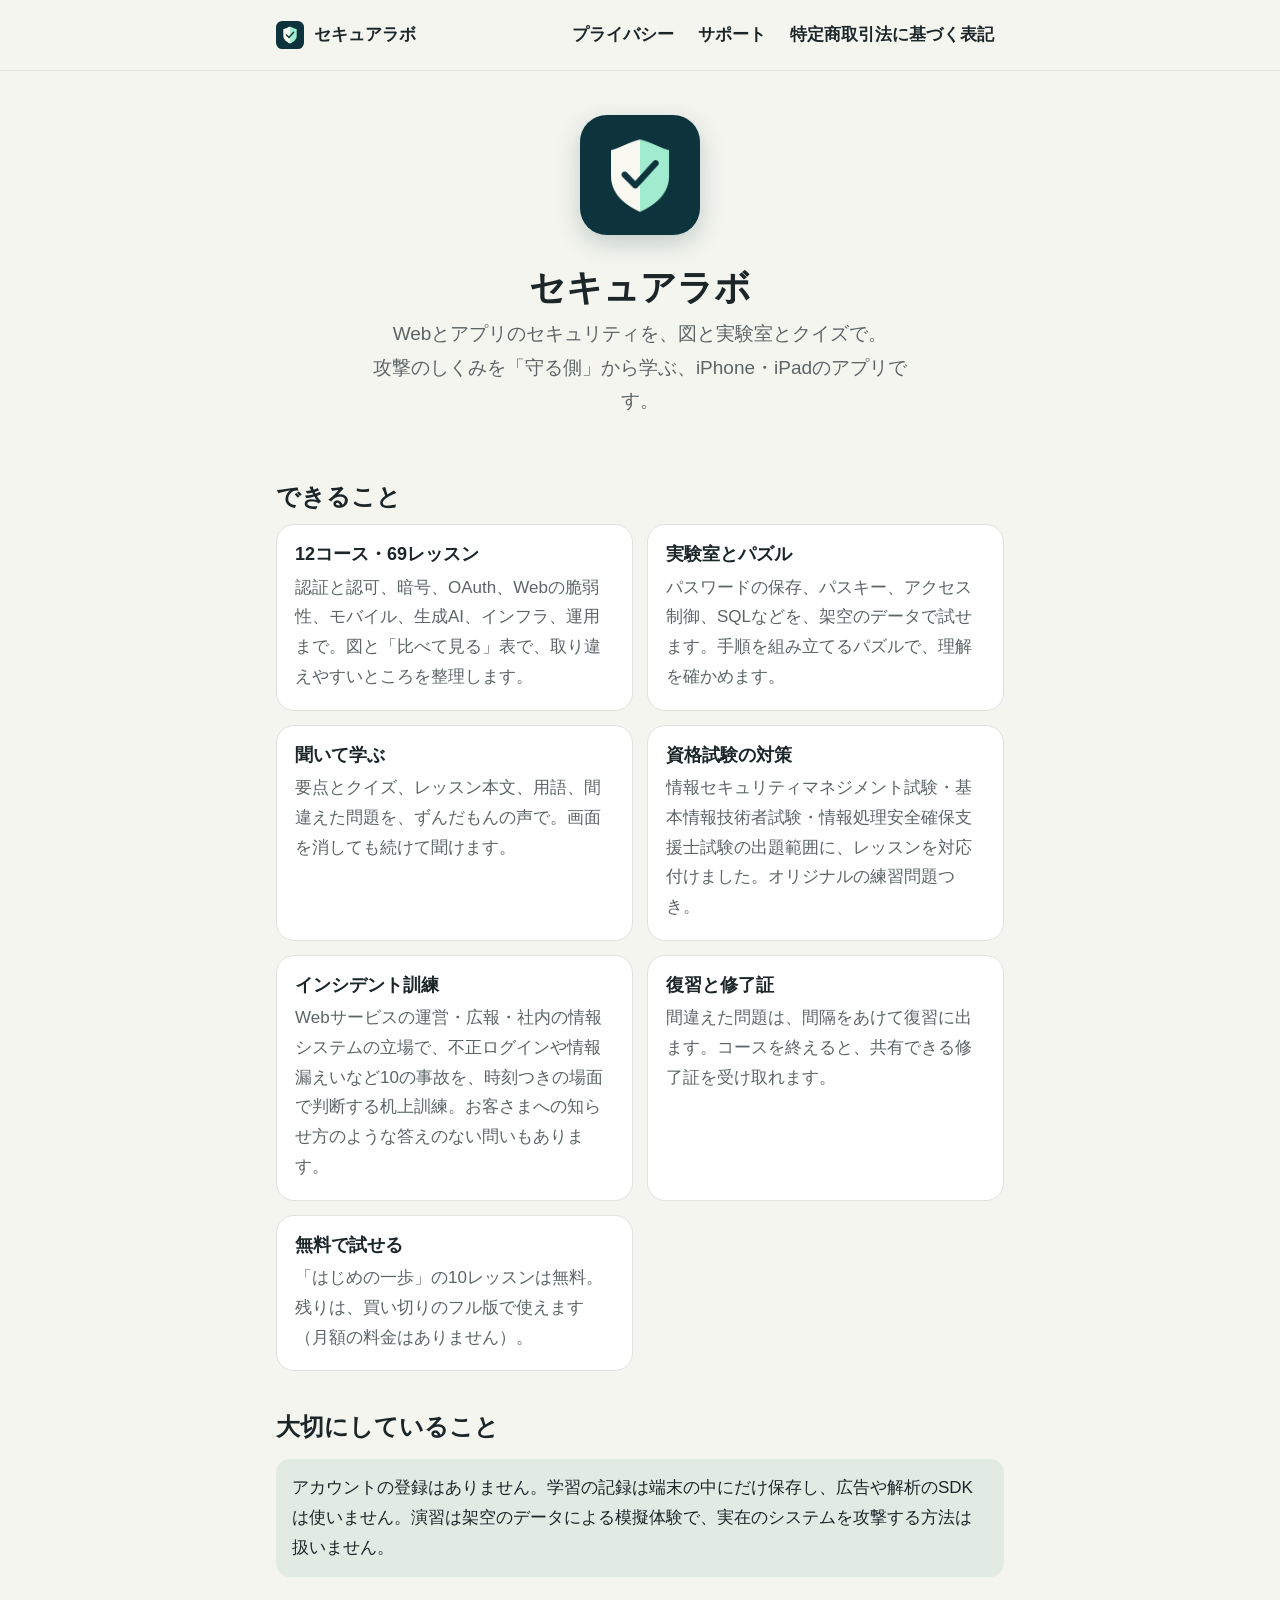
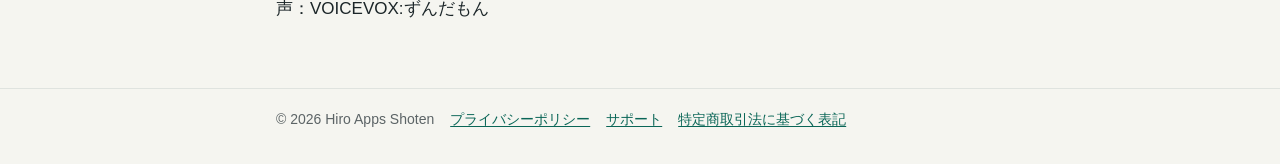
==== index.html @ c0bf1bf5 "Drills: roles and open questions" ====
<!doctype html>
<html lang="ja">
<head>
<meta charset="utf-8">
<meta name="viewport" content="width=device-width, initial-scale=1">
<title>セキュアラボ – セキュリティを、手を動かして学ぶ</title>
<meta name="description" content="セキュアラボは、Webとアプリのセキュリティを、図と実験室とクイズで学ぶiPhone・iPadのアプリです。">
<meta name="theme-color" content="#f5f5f0" media="(prefers-color-scheme: light)">
<meta name="theme-color" content="#0e1618" media="(prefers-color-scheme: dark)">
<link rel="icon" type="image/png" href="img/icon-180.png">
<link rel="apple-touch-icon" href="img/icon-180.png">
<link rel="stylesheet" href="styles.css">
</head>
<body>
<header class="topbar">
  <div class="inner">
    <a class="brand" href="index.html"><img src="img/icon-180.png" alt="" width="28" height="28">セキュアラボ</a>
    <nav aria-label="サイト">
      <a href="privacy.html">プライバシー</a>
      <a href="support.html">サポート</a>
      <a href="tokushoho.html">特定商取引法に基づく表記</a>
    </nav>
  </div>
</header>
<main class="wrap">
  <section class="hero">
    <img class="app-icon" src="img/icon-512.png" alt="セキュアラボのアイコン" width="120" height="120">
    <h1>セキュアラボ</h1>
    <p class="tagline">Webとアプリのセキュリティを、図と実験室とクイズで。<br>攻撃のしくみを「守る側」から学ぶ、iPhone・iPadのアプリです。</p>
  </section>

  <h2>できること</h2>
  <div class="cards">
    <div class="card"><h3>12コース・69レッスン</h3><p>認証と認可、暗号、OAuth、Webの脆弱性、モバイル、生成AI、インフラ、運用まで。図と「比べて見る」表で、取り違えやすいところを整理します。</p></div>
    <div class="card"><h3>実験室とパズル</h3><p>パスワードの保存、パスキー、アクセス制御、SQLなどを、架空のデータで試せます。手順を組み立てるパズルで、理解を確かめます。</p></div>
    <div class="card"><h3>聞いて学ぶ</h3><p>要点とクイズ、レッスン本文、用語、間違えた問題を、ずんだもんの声で。画面を消しても続けて聞けます。</p></div>
    <div class="card"><h3>資格試験の対策</h3><p>情報セキュリティマネジメント試験・基本情報技術者試験・情報処理安全確保支援士試験の出題範囲に、レッスンを対応付けました。オリジナルの練習問題つき。</p></div>
    <div class="card"><h3>インシデント訓練</h3><p>Webサービスの運営・広報・社内の情報システムの立場で、不正ログインや情報漏えいなど10の事故を、時刻つきの場面で判断する机上訓練。お客さまへの知らせ方のような答えのない問いもあります。</p></div>
    <div class="card"><h3>復習と修了証</h3><p>間違えた問題は、間隔をあけて復習に出ます。コースを終えると、共有できる修了証を受け取れます。</p></div>
    <div class="card"><h3>無料で試せる</h3><p>「はじめの一歩」の10レッスンは無料。残りは、買い切りのフル版で使えます（月額の料金はありません）。</p></div>
  </div>

  <h2>大切にしていること</h2>
  <p class="note">アカウントの登録はありません。学習の記録は端末の中にだけ保存し、広告や解析のSDKは使いません。演習は架空のデータによる模擬体験で、実在のシステムを攻撃する方法は扱いません。</p>
  <p>声：VOICEVOX:ずんだもん</p>
</main>
<footer>
  <div class="inner">
    <span>© 2026 Hiro Apps Shoten</span>
    <a href="privacy.html">プライバシーポリシー</a>
    <a href="support.html">サポート</a>
    <a href="tokushoho.html">特定商取引法に基づく表記</a>
  </div>
</footer>
</body>
</html>
---- styles.css ----
:root {
  --paper: #f5f5f0;
  --card: #ffffff;
  --ink: #1c2629;
  --ink-soft: #5c6466;
  --hairline: #dfe3df;
  --accent: #0a6657;
  --link: #0a6657;
  --wash: #e2eae4;
  --radius: 18px;
}
@media (prefers-color-scheme: dark) {
  :root {
    --paper: #0e1618;
    --card: #172124;
    --ink: #eef2f1;
    --ink-soft: #b9c0bf;
    --hairline: #2a3538;
    --accent: #63e0ba;
    --link: #63e0ba;
    --wash: #152625;
  }
}
* { box-sizing: border-box; }
html { -webkit-text-size-adjust: 100%; }
body { margin: 0; background: var(--paper); color: var(--ink); font: 17px/1.75 -apple-system, BlinkMacSystemFont, "Hiragino Sans", "Hiragino Kaku Gothic ProN", "Noto Sans JP", sans-serif; }
h1, h2, h3, .brand { line-height: 1.3; }
a { color: var(--link); text-underline-offset: 2px; }
a:focus-visible, summary:focus-visible { outline: 3px solid var(--accent); outline-offset: 3px; border-radius: 6px; }
.topbar { border-bottom: 1px solid var(--hairline); }
.topbar .inner { max-width: 760px; margin: 0 auto; padding: 10px 16px; display: flex; align-items: center; justify-content: space-between; gap: 12px; flex-wrap: wrap; }
.brand { display: inline-flex; align-items: center; gap: 10px; font-weight: 800; font-size: 17px; white-space: nowrap; color: var(--ink); text-decoration: none; }
.brand img { border-radius: 22.37%; }
.topbar nav { display: flex; gap: 4px; flex-wrap: wrap; }
.topbar nav a { color: var(--ink); text-decoration: none; font-weight: 600; padding: 10px; border-radius: 10px; }
.topbar nav a:hover { background: var(--hairline); }
.topbar nav a[aria-current="page"] { color: var(--accent); }
.wrap { max-width: 760px; margin: 0 auto; padding: 0 16px 48px; }
.hero { text-align: center; padding: 44px 0 24px; }
.app-icon { width: 120px; height: 120px; border-radius: 22.37%; box-shadow: 0 8px 24px rgba(10, 60, 50, 0.22); }
.hero h1 { margin: 20px 0 6px; font-size: 36px; font-weight: 800; }
.tagline { margin: 0 auto; max-width: 30em; font-size: 19px; color: var(--ink-soft); }
h2 { margin: 40px 0 12px; font-size: 24px; font-weight: 800; }
h3 { margin: 0 0 6px; font-size: 18px; font-weight: 800; }
.cards { display: grid; gap: 14px; grid-template-columns: 1fr; }
@media (min-width: 640px) { .cards { grid-template-columns: repeat(2, 1fr); } }
.card { background: var(--card); border: 1.5px solid var(--hairline); border-radius: var(--radius); padding: 18px; }
.card p { margin: 0; color: var(--ink-soft); }
.note { background: var(--wash); border-radius: 14px; padding: 14px 16px; }
.legal h2 { font-size: 20px; margin-top: 32px; }
.legal .eff { color: var(--ink-soft); margin-top: 0; }
.backlink { display: inline-block; margin: 20px 0 8px; font-weight: 600; text-decoration: none; padding: 8px 0; }
table.facts { width: 100%; border-collapse: collapse; background: var(--card); border-radius: var(--radius); overflow: hidden; }
table.facts th, table.facts td { text-align: left; vertical-align: top; padding: 12px 14px; border-bottom: 1px solid var(--hairline); }
table.facts th { width: 34%; font-weight: 700; }
@media (max-width: 520px) { table.facts th, table.facts td { display: block; width: 100%; } table.facts th { border-bottom: none; padding-bottom: 0; } }
details { background: var(--card); border: 1.5px solid var(--hairline); border-radius: 14px; padding: 4px 16px; margin: 10px 0; }
summary { cursor: pointer; font-weight: 700; padding: 12px 0; }
footer { border-top: 1px solid var(--hairline); color: var(--ink-soft); font-size: 14px; }
footer .inner { max-width: 760px; margin: 0 auto; padding: 18px 16px 32px; display: flex; gap: 16px; flex-wrap: wrap; }
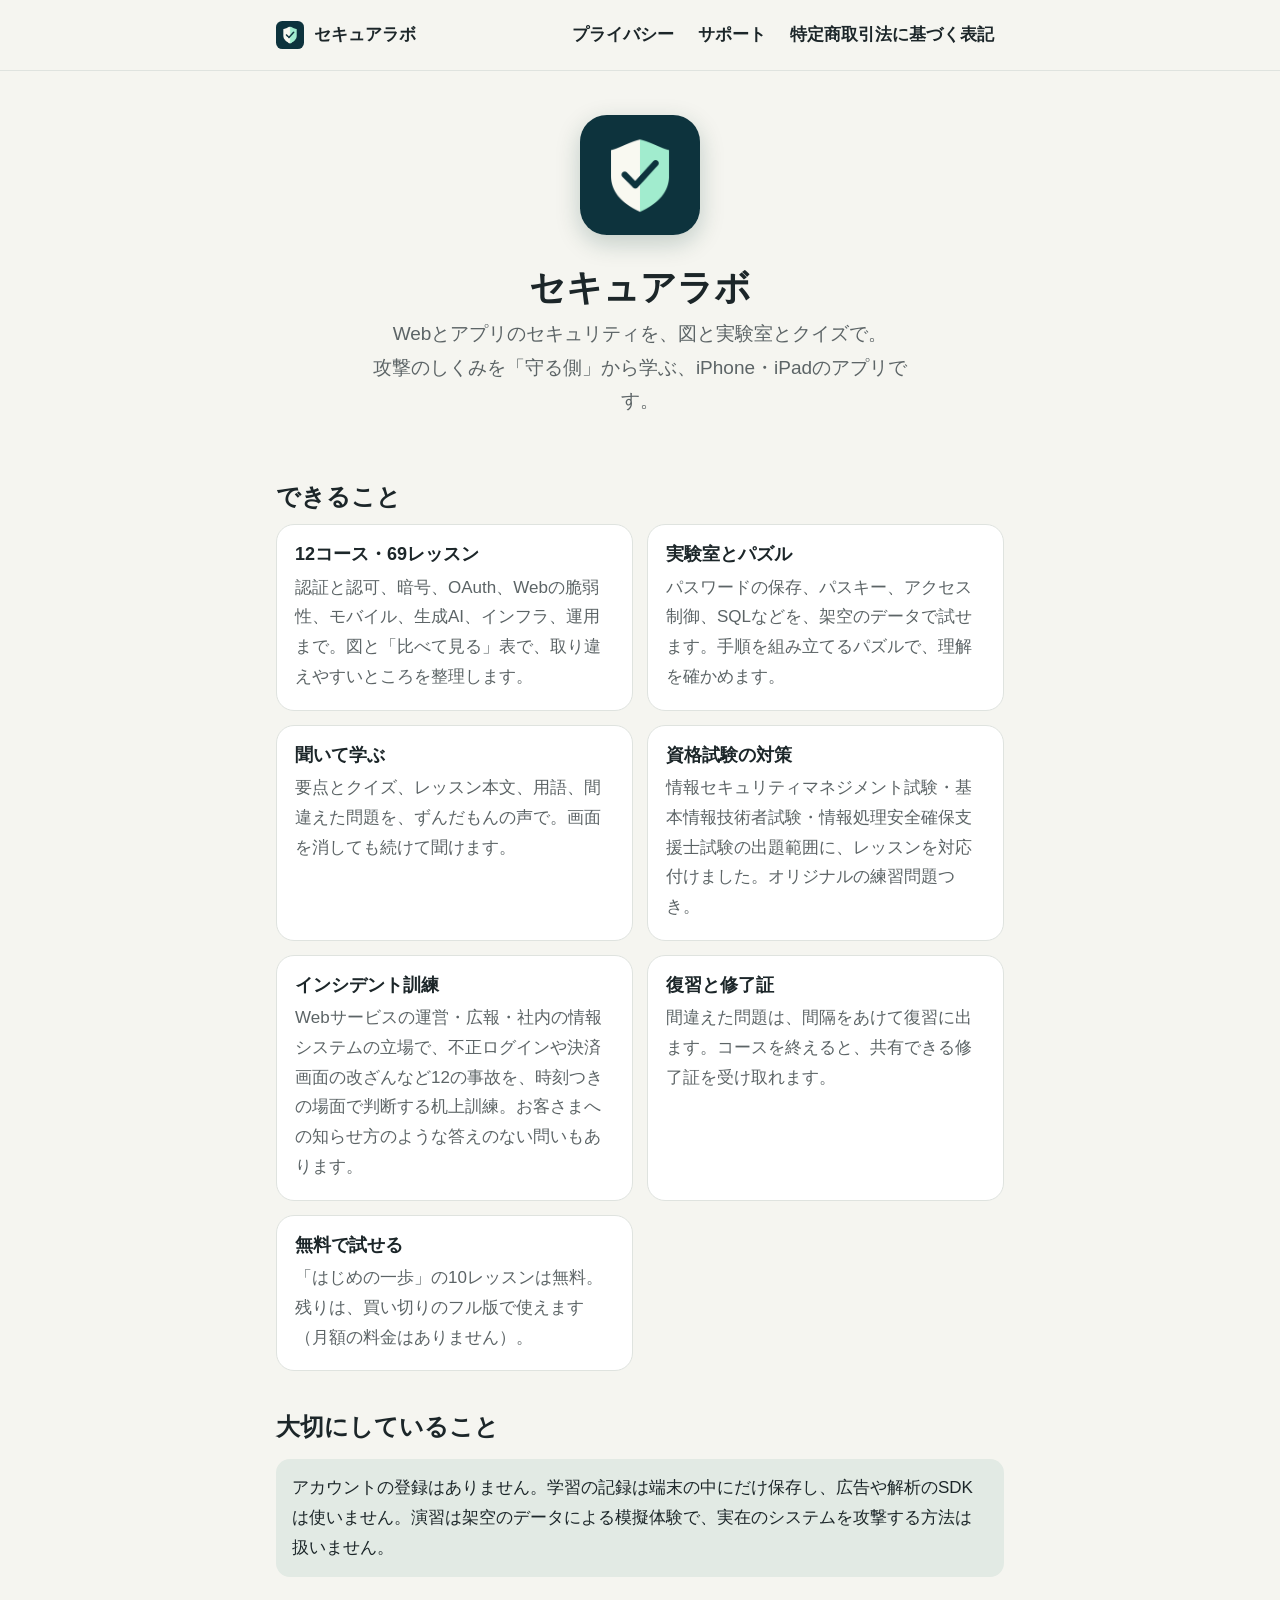
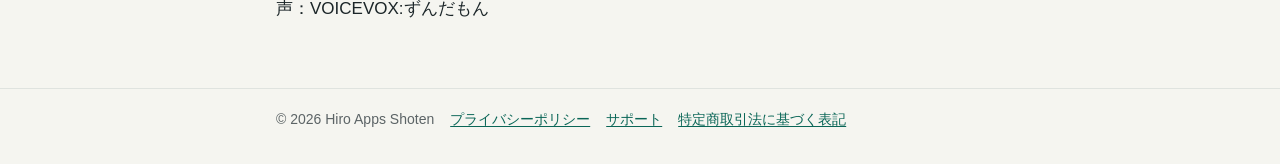
==== commit 3b5b7974: "Intro: 12 drills" ====
--- a/index.html
+++ b/index.html
@@ -35,7 +35,7 @@
     <div class="card"><h3>実験室とパズル</h3><p>パスワードの保存、パスキー、アクセス制御、SQLなどを、架空のデータで試せます。手順を組み立てるパズルで、理解を確かめます。</p></div>
     <div class="card"><h3>聞いて学ぶ</h3><p>要点とクイズ、レッスン本文、用語、間違えた問題を、ずんだもんの声で。画面を消しても続けて聞けます。</p></div>
     <div class="card"><h3>資格試験の対策</h3><p>情報セキュリティマネジメント試験・基本情報技術者試験・情報処理安全確保支援士試験の出題範囲に、レッスンを対応付けました。オリジナルの練習問題つき。</p></div>
-    <div class="card"><h3>インシデント訓練</h3><p>Webサービスの運営・広報・社内の情報システムの立場で、不正ログインや情報漏えいなど10の事故を、時刻つきの場面で判断する机上訓練。お客さまへの知らせ方のような答えのない問いもあります。</p></div>
+    <div class="card"><h3>インシデント訓練</h3><p>Webサービスの運営・広報・社内の情報システムの立場で、不正ログインや決済画面の改ざんなど12の事故を、時刻つきの場面で判断する机上訓練。お客さまへの知らせ方のような答えのない問いもあります。</p></div>
     <div class="card"><h3>復習と修了証</h3><p>間違えた問題は、間隔をあけて復習に出ます。コースを終えると、共有できる修了証を受け取れます。</p></div>
     <div class="card"><h3>無料で試せる</h3><p>「はじめの一歩」の10レッスンは無料。残りは、買い切りのフル版で使えます（月額の料金はありません）。</p></div>
   </div>
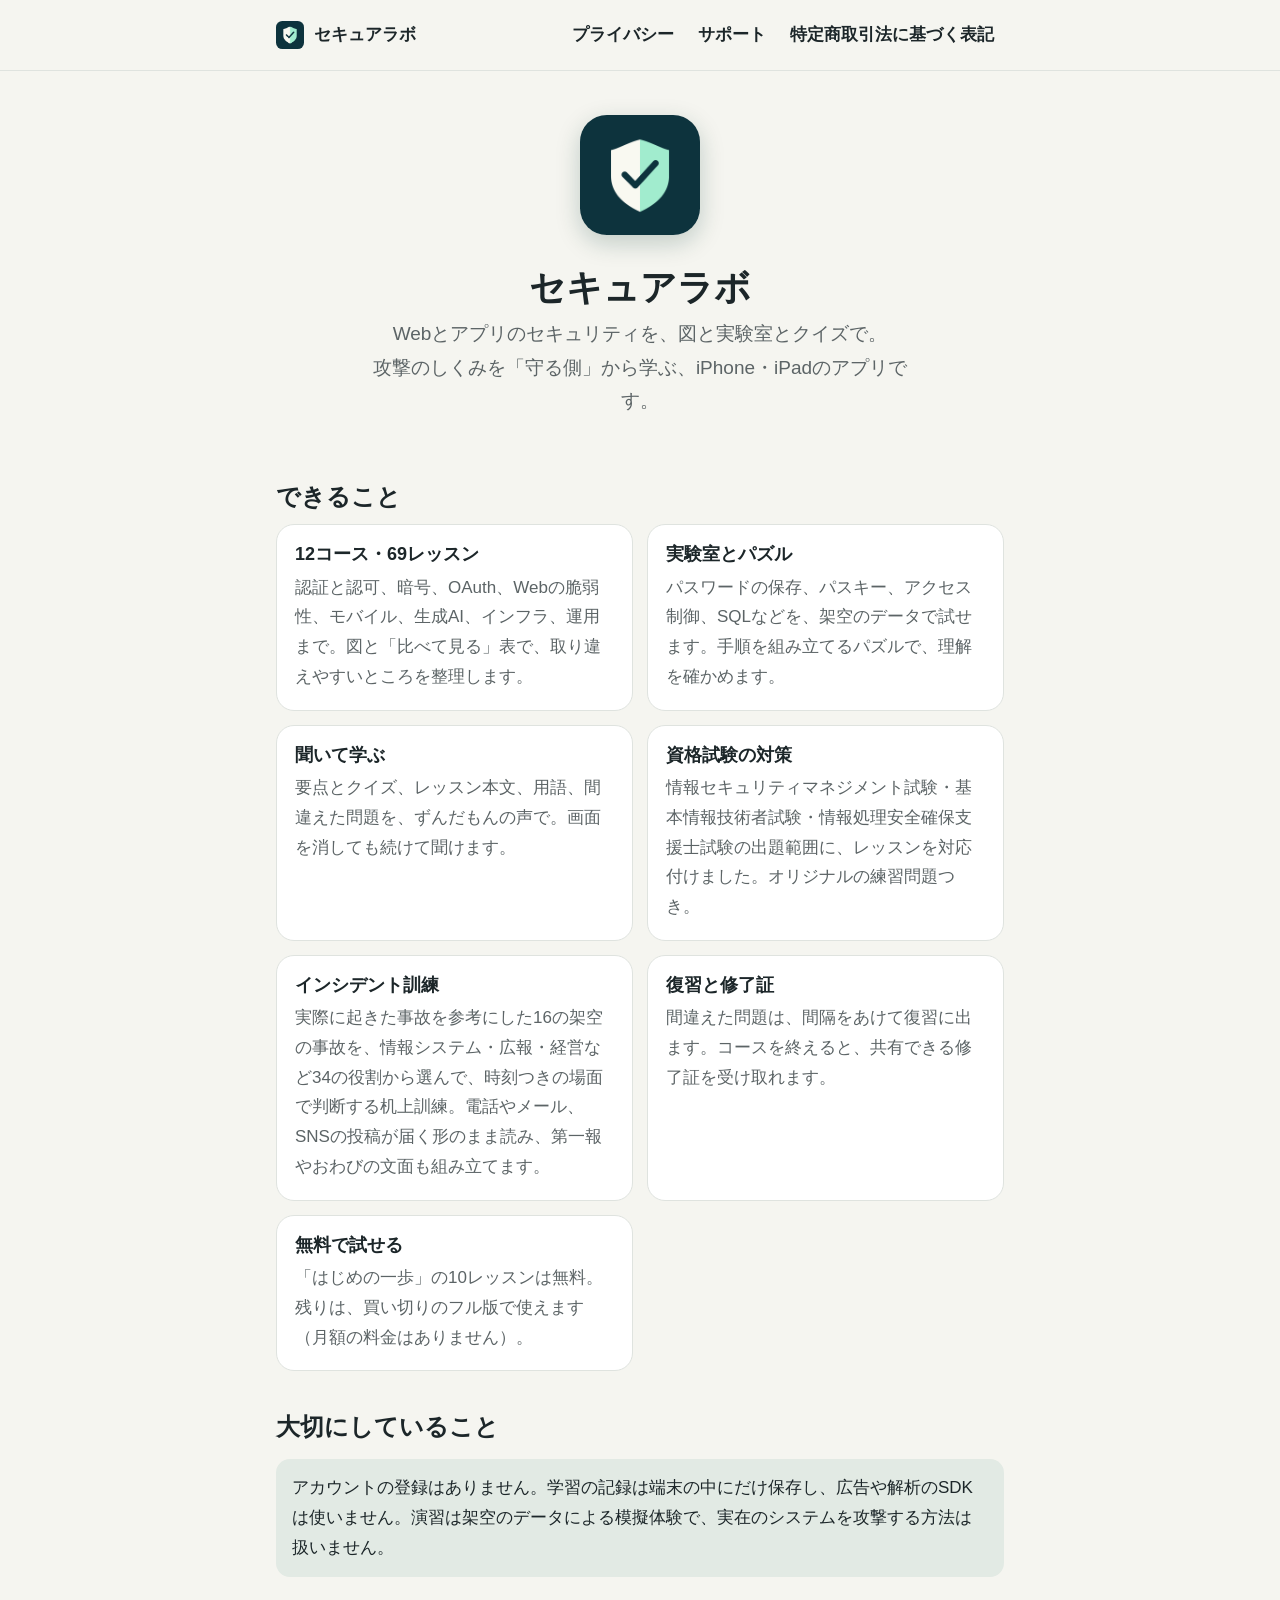
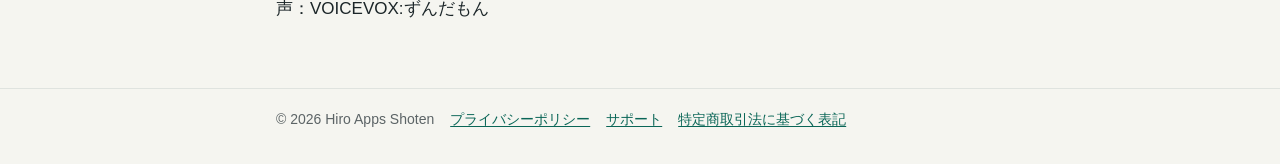
==== commit 75c6a1a3: "Drills: 16 incidents from published cases, 34 roles, composing first reports Co-Authored-By: Claude " ====
--- a/index.html
+++ b/index.html
@@ -35,7 +35,7 @@
     <div class="card"><h3>実験室とパズル</h3><p>パスワードの保存、パスキー、アクセス制御、SQLなどを、架空のデータで試せます。手順を組み立てるパズルで、理解を確かめます。</p></div>
     <div class="card"><h3>聞いて学ぶ</h3><p>要点とクイズ、レッスン本文、用語、間違えた問題を、ずんだもんの声で。画面を消しても続けて聞けます。</p></div>
     <div class="card"><h3>資格試験の対策</h3><p>情報セキュリティマネジメント試験・基本情報技術者試験・情報処理安全確保支援士試験の出題範囲に、レッスンを対応付けました。オリジナルの練習問題つき。</p></div>
-    <div class="card"><h3>インシデント訓練</h3><p>Webサービスの運営・広報・社内の情報システムの立場で、不正ログインや決済画面の改ざんなど12の事故を、時刻つきの場面で判断する机上訓練。お客さまへの知らせ方のような答えのない問いもあります。</p></div>
+    <div class="card"><h3>インシデント訓練</h3><p>実際に起きた事故を参考にした16の架空の事故を、情報システム・広報・経営など34の役割から選んで、時刻つきの場面で判断する机上訓練。電話やメール、SNSの投稿が届く形のまま読み、第一報やおわびの文面も組み立てます。</p></div>
     <div class="card"><h3>復習と修了証</h3><p>間違えた問題は、間隔をあけて復習に出ます。コースを終えると、共有できる修了証を受け取れます。</p></div>
     <div class="card"><h3>無料で試せる</h3><p>「はじめの一歩」の10レッスンは無料。残りは、買い切りのフル版で使えます（月額の料金はありません）。</p></div>
   </div>
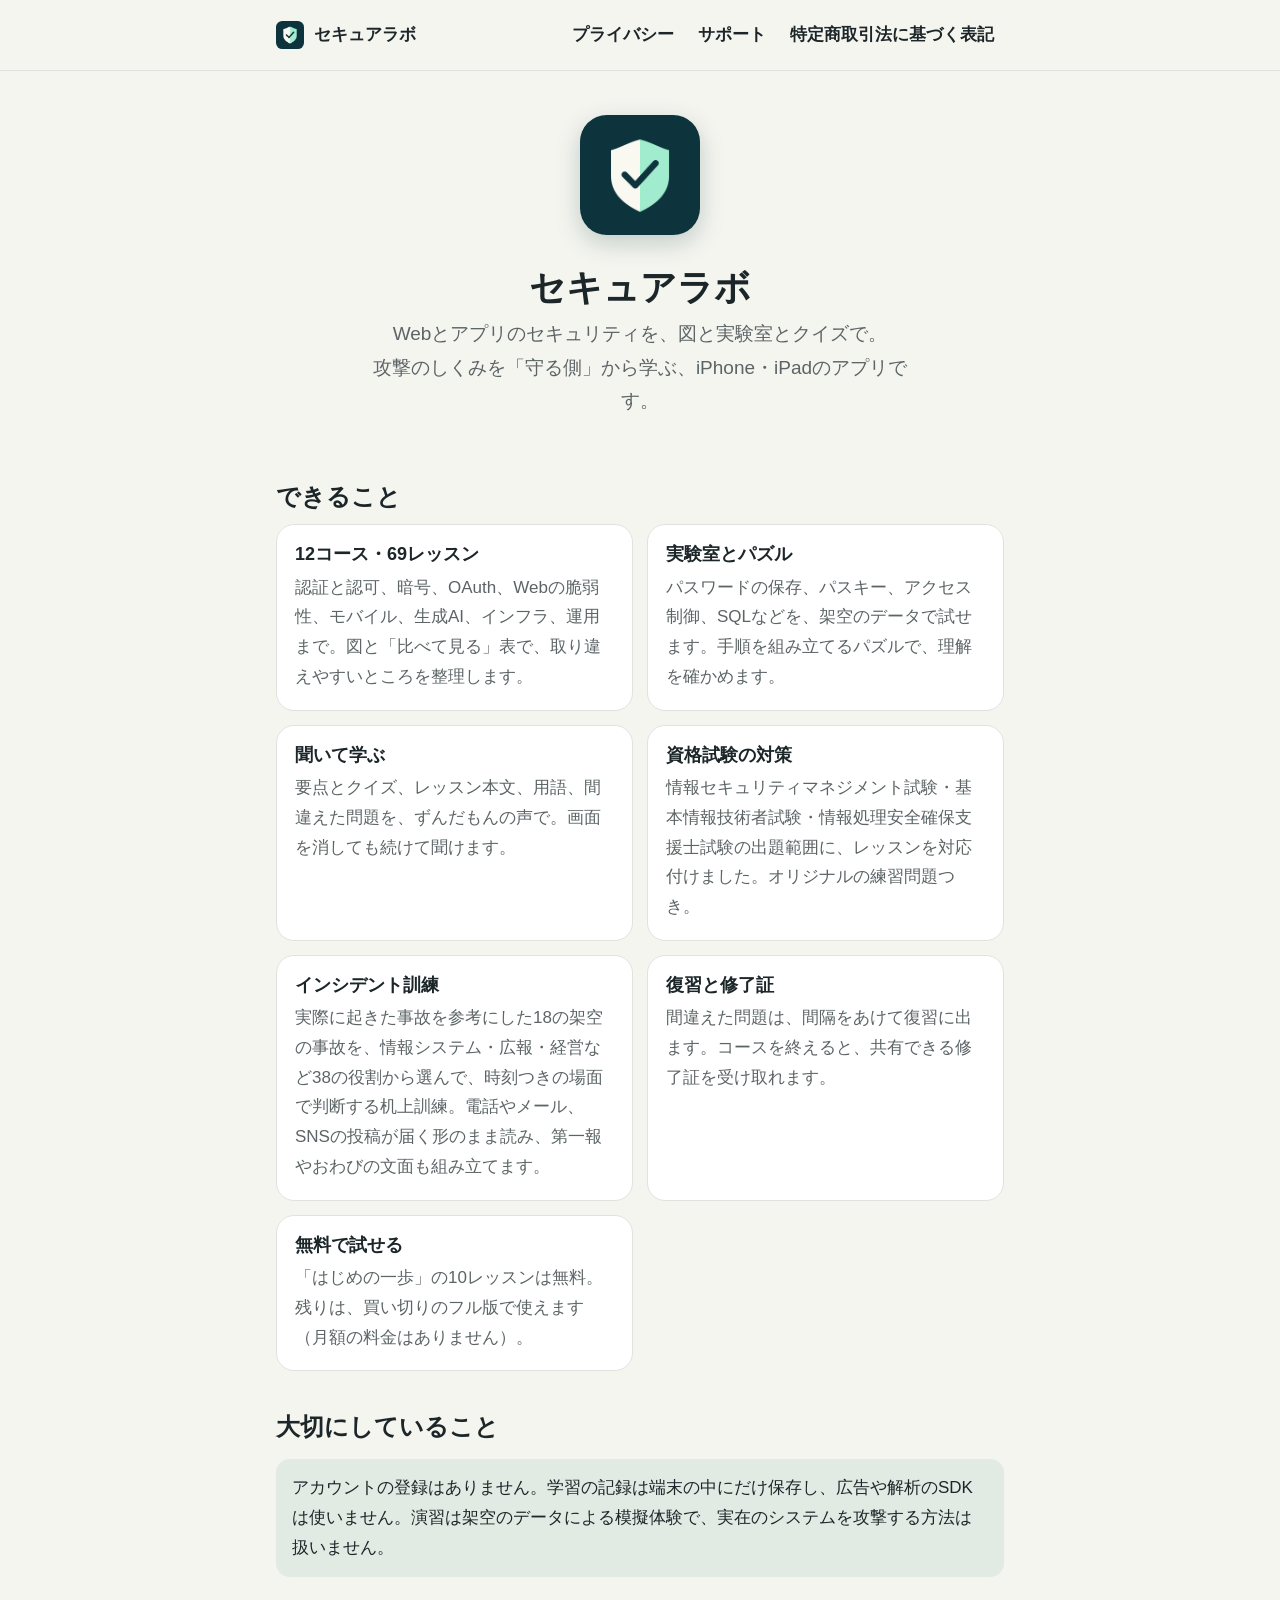
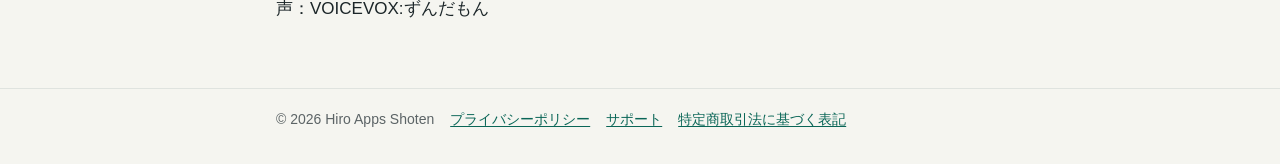
==== commit 6825b4d9: "Drills: 18 incidents, 38 roles Co-Authored-By: Claude Opus 5.5 <noreply@anthropic.com> Claude-Sessio" ====
--- a/index.html
+++ b/index.html
@@ -35,7 +35,7 @@
     <div class="card"><h3>実験室とパズル</h3><p>パスワードの保存、パスキー、アクセス制御、SQLなどを、架空のデータで試せます。手順を組み立てるパズルで、理解を確かめます。</p></div>
     <div class="card"><h3>聞いて学ぶ</h3><p>要点とクイズ、レッスン本文、用語、間違えた問題を、ずんだもんの声で。画面を消しても続けて聞けます。</p></div>
     <div class="card"><h3>資格試験の対策</h3><p>情報セキュリティマネジメント試験・基本情報技術者試験・情報処理安全確保支援士試験の出題範囲に、レッスンを対応付けました。オリジナルの練習問題つき。</p></div>
-    <div class="card"><h3>インシデント訓練</h3><p>実際に起きた事故を参考にした16の架空の事故を、情報システム・広報・経営など34の役割から選んで、時刻つきの場面で判断する机上訓練。電話やメール、SNSの投稿が届く形のまま読み、第一報やおわびの文面も組み立てます。</p></div>
+    <div class="card"><h3>インシデント訓練</h3><p>実際に起きた事故を参考にした18の架空の事故を、情報システム・広報・経営など38の役割から選んで、時刻つきの場面で判断する机上訓練。電話やメール、SNSの投稿が届く形のまま読み、第一報やおわびの文面も組み立てます。</p></div>
     <div class="card"><h3>復習と修了証</h3><p>間違えた問題は、間隔をあけて復習に出ます。コースを終えると、共有できる修了証を受け取れます。</p></div>
     <div class="card"><h3>無料で試せる</h3><p>「はじめの一歩」の10レッスンは無料。残りは、買い切りのフル版で使えます（月額の料金はありません）。</p></div>
   </div>
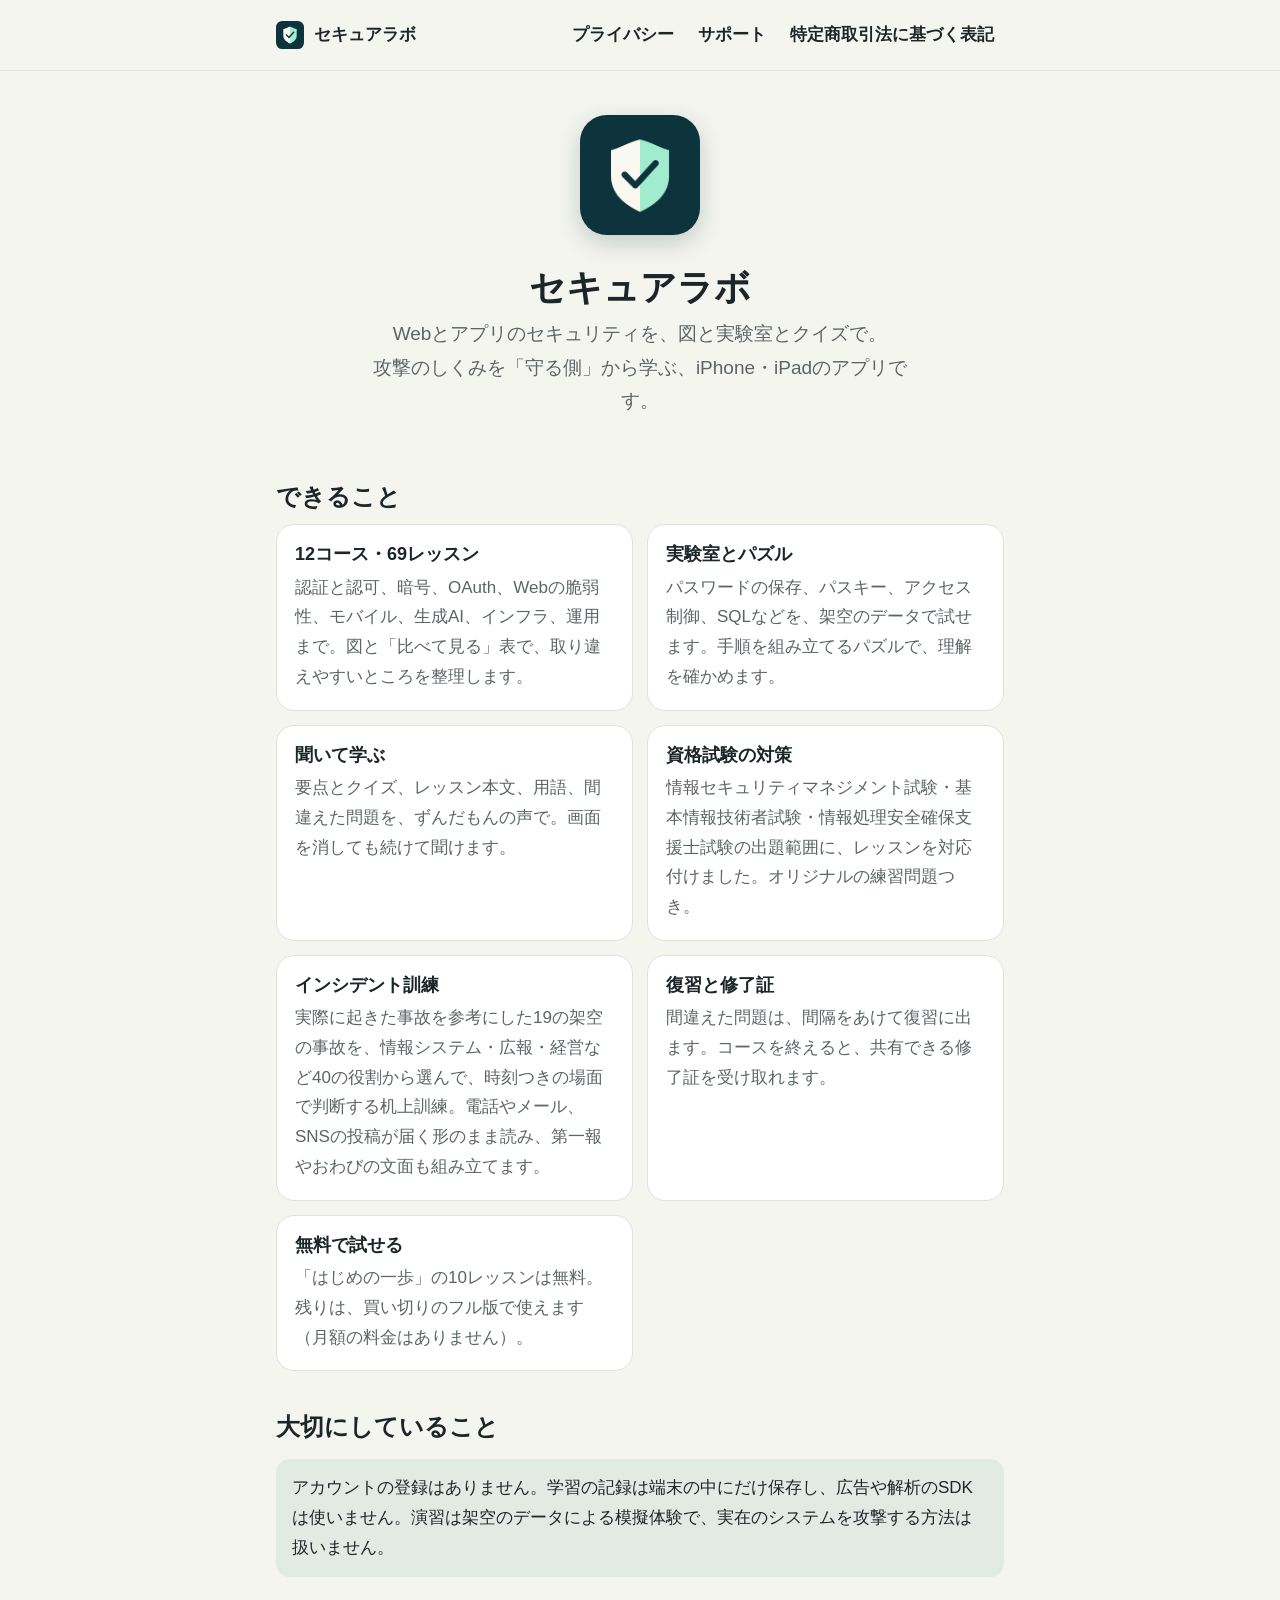
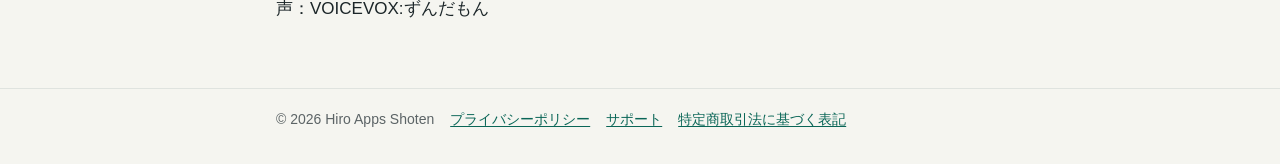
==== commit 9c6d1cbe: "Drills: 19 incidents, 40 roles Co-Authored-By: Claude Opus 5.5 <noreply@anthropic.com> Claude-Sessio" ====
--- a/index.html
+++ b/index.html
@@ -35,7 +35,7 @@
     <div class="card"><h3>実験室とパズル</h3><p>パスワードの保存、パスキー、アクセス制御、SQLなどを、架空のデータで試せます。手順を組み立てるパズルで、理解を確かめます。</p></div>
     <div class="card"><h3>聞いて学ぶ</h3><p>要点とクイズ、レッスン本文、用語、間違えた問題を、ずんだもんの声で。画面を消しても続けて聞けます。</p></div>
     <div class="card"><h3>資格試験の対策</h3><p>情報セキュリティマネジメント試験・基本情報技術者試験・情報処理安全確保支援士試験の出題範囲に、レッスンを対応付けました。オリジナルの練習問題つき。</p></div>
-    <div class="card"><h3>インシデント訓練</h3><p>実際に起きた事故を参考にした18の架空の事故を、情報システム・広報・経営など38の役割から選んで、時刻つきの場面で判断する机上訓練。電話やメール、SNSの投稿が届く形のまま読み、第一報やおわびの文面も組み立てます。</p></div>
+    <div class="card"><h3>インシデント訓練</h3><p>実際に起きた事故を参考にした19の架空の事故を、情報システム・広報・経営など40の役割から選んで、時刻つきの場面で判断する机上訓練。電話やメール、SNSの投稿が届く形のまま読み、第一報やおわびの文面も組み立てます。</p></div>
     <div class="card"><h3>復習と修了証</h3><p>間違えた問題は、間隔をあけて復習に出ます。コースを終えると、共有できる修了証を受け取れます。</p></div>
     <div class="card"><h3>無料で試せる</h3><p>「はじめの一歩」の10レッスンは無料。残りは、買い切りのフル版で使えます（月額の料金はありません）。</p></div>
   </div>
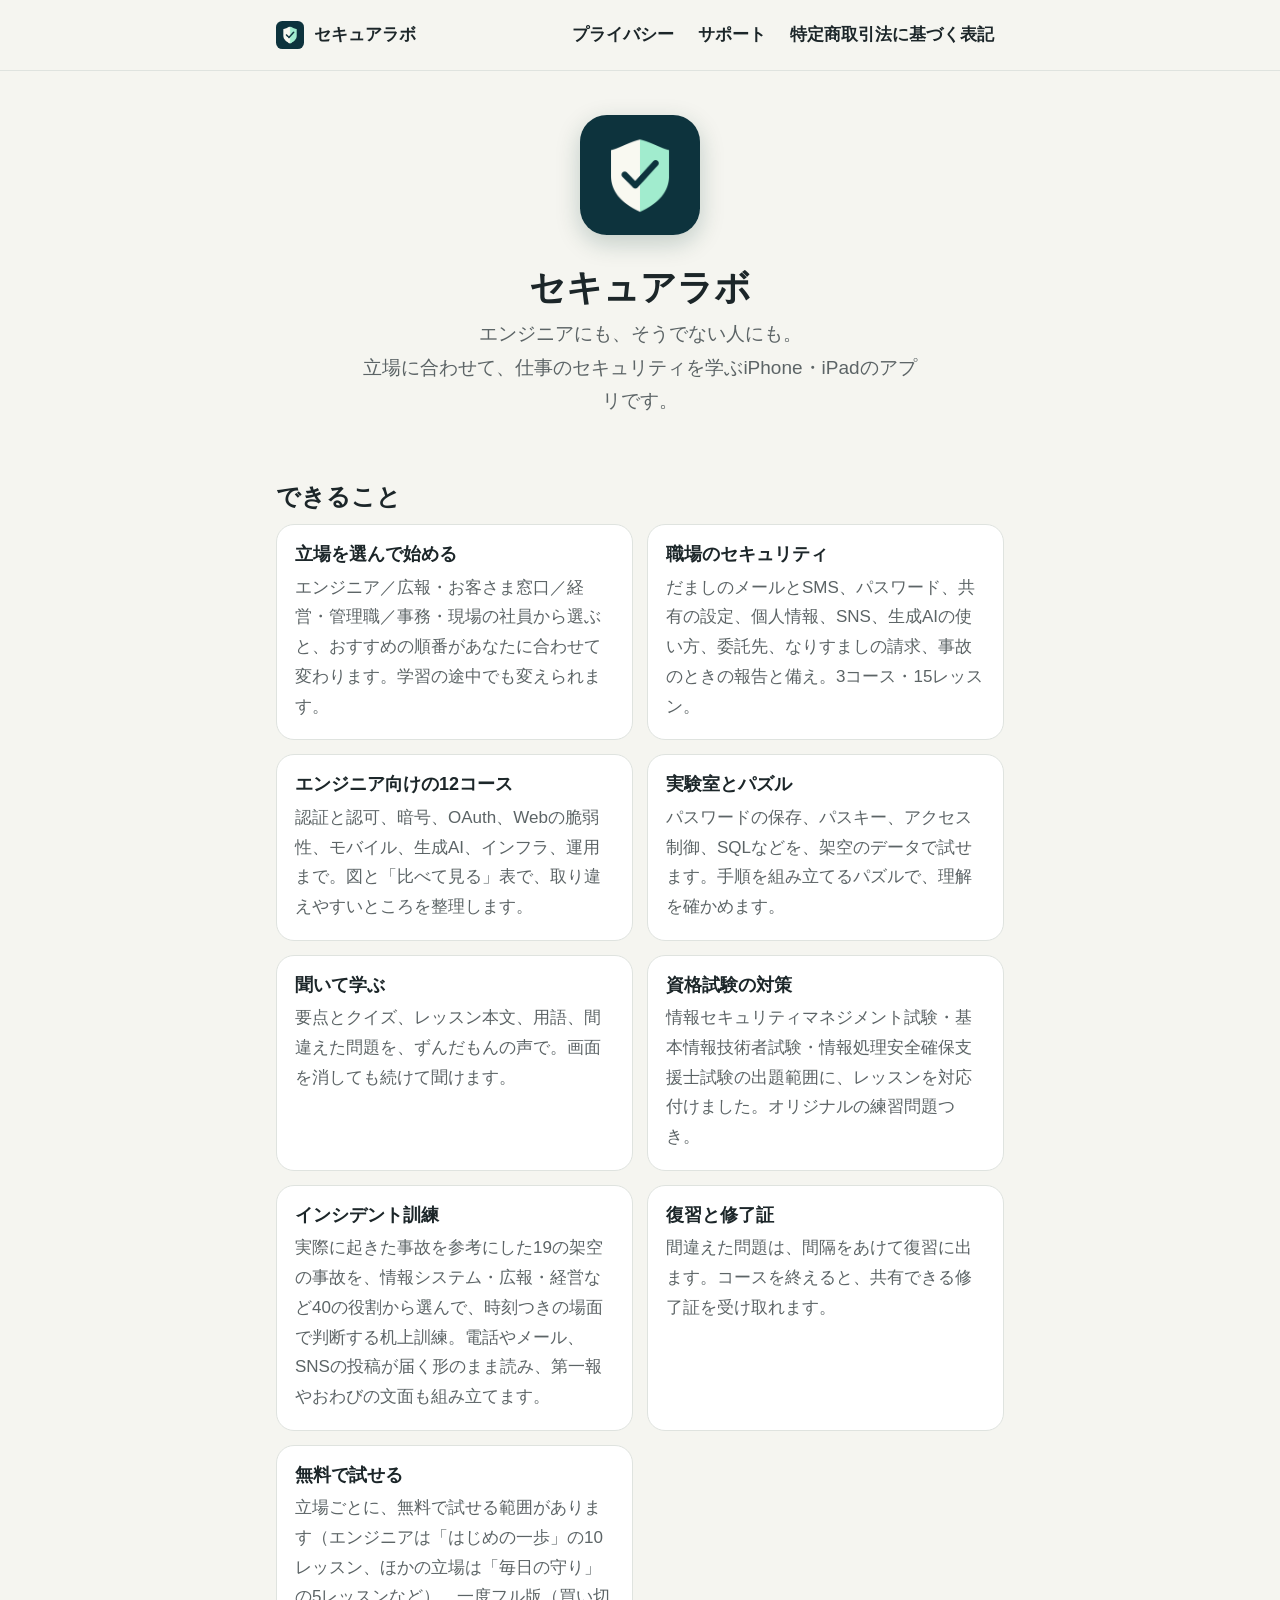
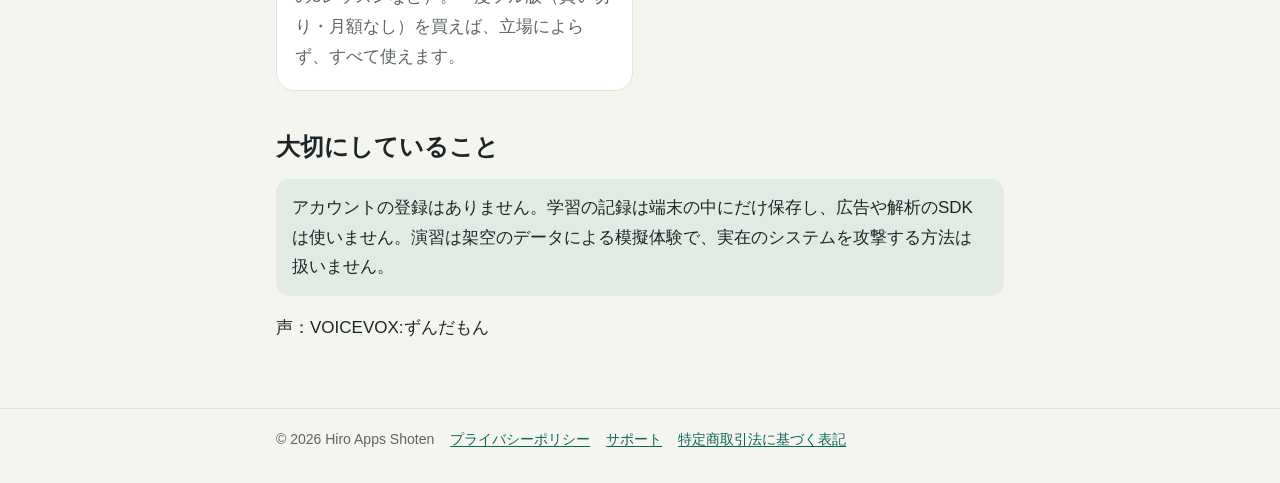
==== commit efdcb4ff: "Site draft: positions and the workplace courses Co-Authored-By: Claude Opus 5.5 <noreply@anthropic.c" ====
--- a/index.html
+++ b/index.html
@@ -3,8 +3,8 @@
 <head>
 <meta charset="utf-8">
 <meta name="viewport" content="width=device-width, initial-scale=1">
-<title>セキュアラボ – セキュリティを、手を動かして学ぶ</title>
-<meta name="description" content="セキュアラボは、Webとアプリのセキュリティを、図と実験室とクイズで学ぶiPhone・iPadのアプリです。">
+<title>セキュアラボ – 立場で学ぶ、仕事のセキュリティ</title>
+<meta name="description" content="セキュアラボは、仕事のセキュリティを立場に合わせて学ぶiPhone・iPadのアプリです。だましのメールや個人情報の扱い、事故のときの動き方から、Webとアプリのセキュリティまで。">
 <meta name="theme-color" content="#f5f5f0" media="(prefers-color-scheme: light)">
 <meta name="theme-color" content="#0e1618" media="(prefers-color-scheme: dark)">
 <link rel="icon" type="image/png" href="img/icon-180.png">
@@ -26,18 +26,20 @@
   <section class="hero">
     <img class="app-icon" src="img/icon-512.png" alt="セキュアラボのアイコン" width="120" height="120">
     <h1>セキュアラボ</h1>
-    <p class="tagline">Webとアプリのセキュリティを、図と実験室とクイズで。<br>攻撃のしくみを「守る側」から学ぶ、iPhone・iPadのアプリです。</p>
+    <p class="tagline">エンジニアにも、そうでない人にも。<br>立場に合わせて、仕事のセキュリティを学ぶiPhone・iPadのアプリです。</p>
   </section>
 
   <h2>できること</h2>
   <div class="cards">
-    <div class="card"><h3>12コース・69レッスン</h3><p>認証と認可、暗号、OAuth、Webの脆弱性、モバイル、生成AI、インフラ、運用まで。図と「比べて見る」表で、取り違えやすいところを整理します。</p></div>
+    <div class="card"><h3>立場を選んで始める</h3><p>エンジニア／広報・お客さま窓口／経営・管理職／事務・現場の社員から選ぶと、おすすめの順番があなたに合わせて変わります。学習の途中でも変えられます。</p></div>
+    <div class="card"><h3>職場のセキュリティ</h3><p>だましのメールとSMS、パスワード、共有の設定、個人情報、SNS、生成AIの使い方、委託先、なりすましの請求、事故のときの報告と備え。3コース・15レッスン。</p></div>
+    <div class="card"><h3>エンジニア向けの12コース</h3><p>認証と認可、暗号、OAuth、Webの脆弱性、モバイル、生成AI、インフラ、運用まで。図と「比べて見る」表で、取り違えやすいところを整理します。</p></div>
     <div class="card"><h3>実験室とパズル</h3><p>パスワードの保存、パスキー、アクセス制御、SQLなどを、架空のデータで試せます。手順を組み立てるパズルで、理解を確かめます。</p></div>
     <div class="card"><h3>聞いて学ぶ</h3><p>要点とクイズ、レッスン本文、用語、間違えた問題を、ずんだもんの声で。画面を消しても続けて聞けます。</p></div>
     <div class="card"><h3>資格試験の対策</h3><p>情報セキュリティマネジメント試験・基本情報技術者試験・情報処理安全確保支援士試験の出題範囲に、レッスンを対応付けました。オリジナルの練習問題つき。</p></div>
     <div class="card"><h3>インシデント訓練</h3><p>実際に起きた事故を参考にした19の架空の事故を、情報システム・広報・経営など40の役割から選んで、時刻つきの場面で判断する机上訓練。電話やメール、SNSの投稿が届く形のまま読み、第一報やおわびの文面も組み立てます。</p></div>
     <div class="card"><h3>復習と修了証</h3><p>間違えた問題は、間隔をあけて復習に出ます。コースを終えると、共有できる修了証を受け取れます。</p></div>
-    <div class="card"><h3>無料で試せる</h3><p>「はじめの一歩」の10レッスンは無料。残りは、買い切りのフル版で使えます（月額の料金はありません）。</p></div>
+    <div class="card"><h3>無料で試せる</h3><p>立場ごとに、無料で試せる範囲があります（エンジニアは「はじめの一歩」の10レッスン、ほかの立場は「毎日の守り」の5レッスンなど）。一度フル版（買い切り・月額なし）を買えば、立場によらず、すべて使えます。</p></div>
   </div>
 
   <h2>大切にしていること</h2>
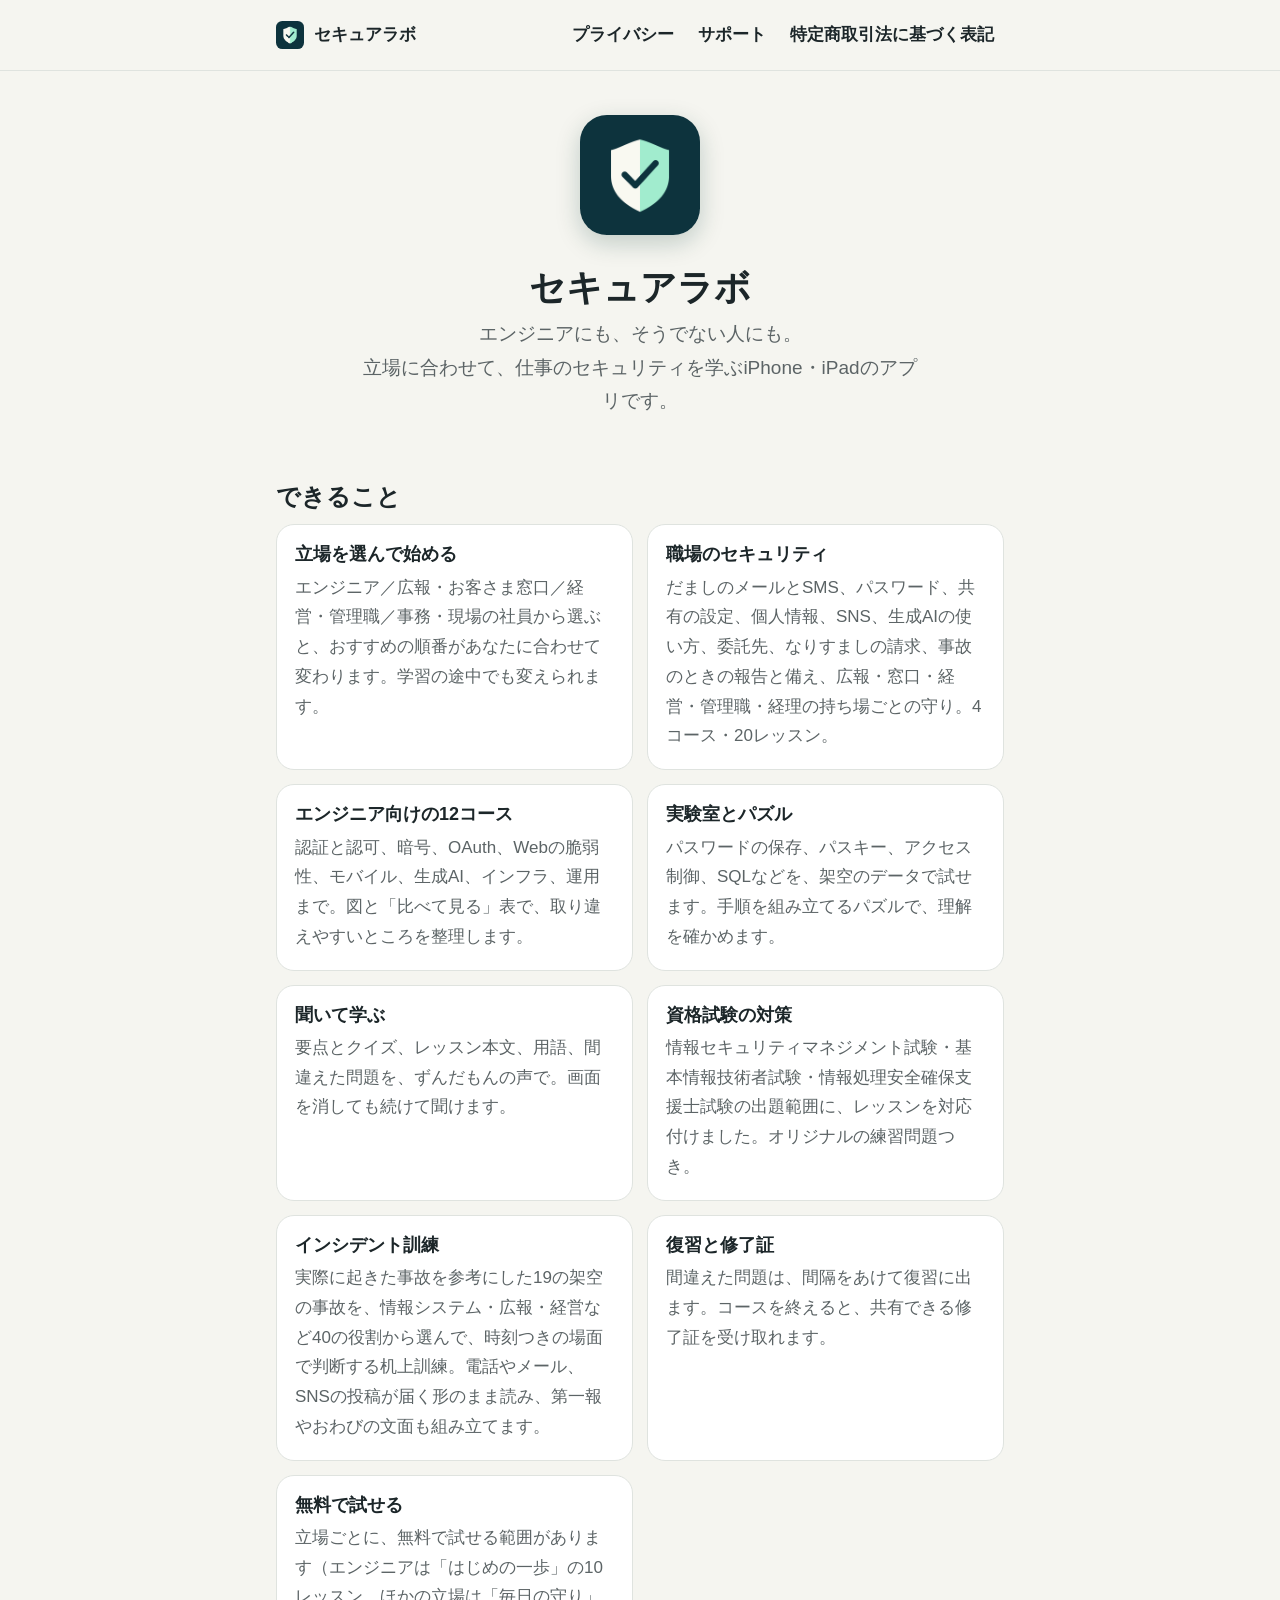
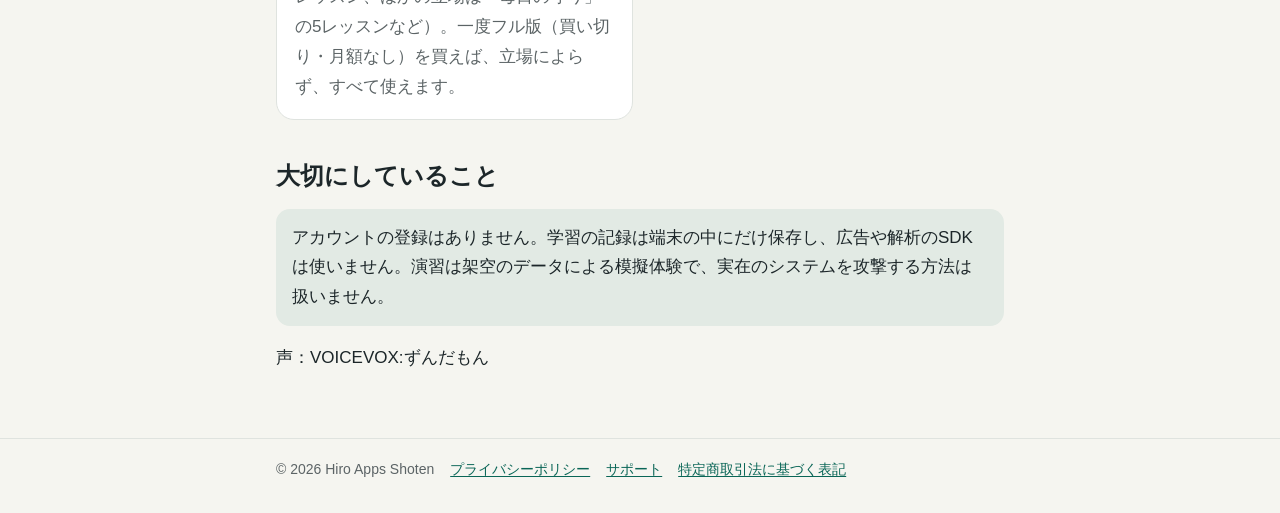
==== commit fe3b216c: "Site draft: fourth workplace course Co-Authored-By: Claude Opus 5.5 <noreply@anthropic.com> Claude-S" ====
--- a/index.html
+++ b/index.html
@@ -32,7 +32,7 @@
   <h2>できること</h2>
   <div class="cards">
     <div class="card"><h3>立場を選んで始める</h3><p>エンジニア／広報・お客さま窓口／経営・管理職／事務・現場の社員から選ぶと、おすすめの順番があなたに合わせて変わります。学習の途中でも変えられます。</p></div>
-    <div class="card"><h3>職場のセキュリティ</h3><p>だましのメールとSMS、パスワード、共有の設定、個人情報、SNS、生成AIの使い方、委託先、なりすましの請求、事故のときの報告と備え。3コース・15レッスン。</p></div>
+    <div class="card"><h3>職場のセキュリティ</h3><p>だましのメールとSMS、パスワード、共有の設定、個人情報、SNS、生成AIの使い方、委託先、なりすましの請求、事故のときの報告と備え、広報・窓口・経営・管理職・経理の持ち場ごとの守り。4コース・20レッスン。</p></div>
     <div class="card"><h3>エンジニア向けの12コース</h3><p>認証と認可、暗号、OAuth、Webの脆弱性、モバイル、生成AI、インフラ、運用まで。図と「比べて見る」表で、取り違えやすいところを整理します。</p></div>
     <div class="card"><h3>実験室とパズル</h3><p>パスワードの保存、パスキー、アクセス制御、SQLなどを、架空のデータで試せます。手順を組み立てるパズルで、理解を確かめます。</p></div>
     <div class="card"><h3>聞いて学ぶ</h3><p>要点とクイズ、レッスン本文、用語、間違えた問題を、ずんだもんの声で。画面を消しても続けて聞けます。</p></div>
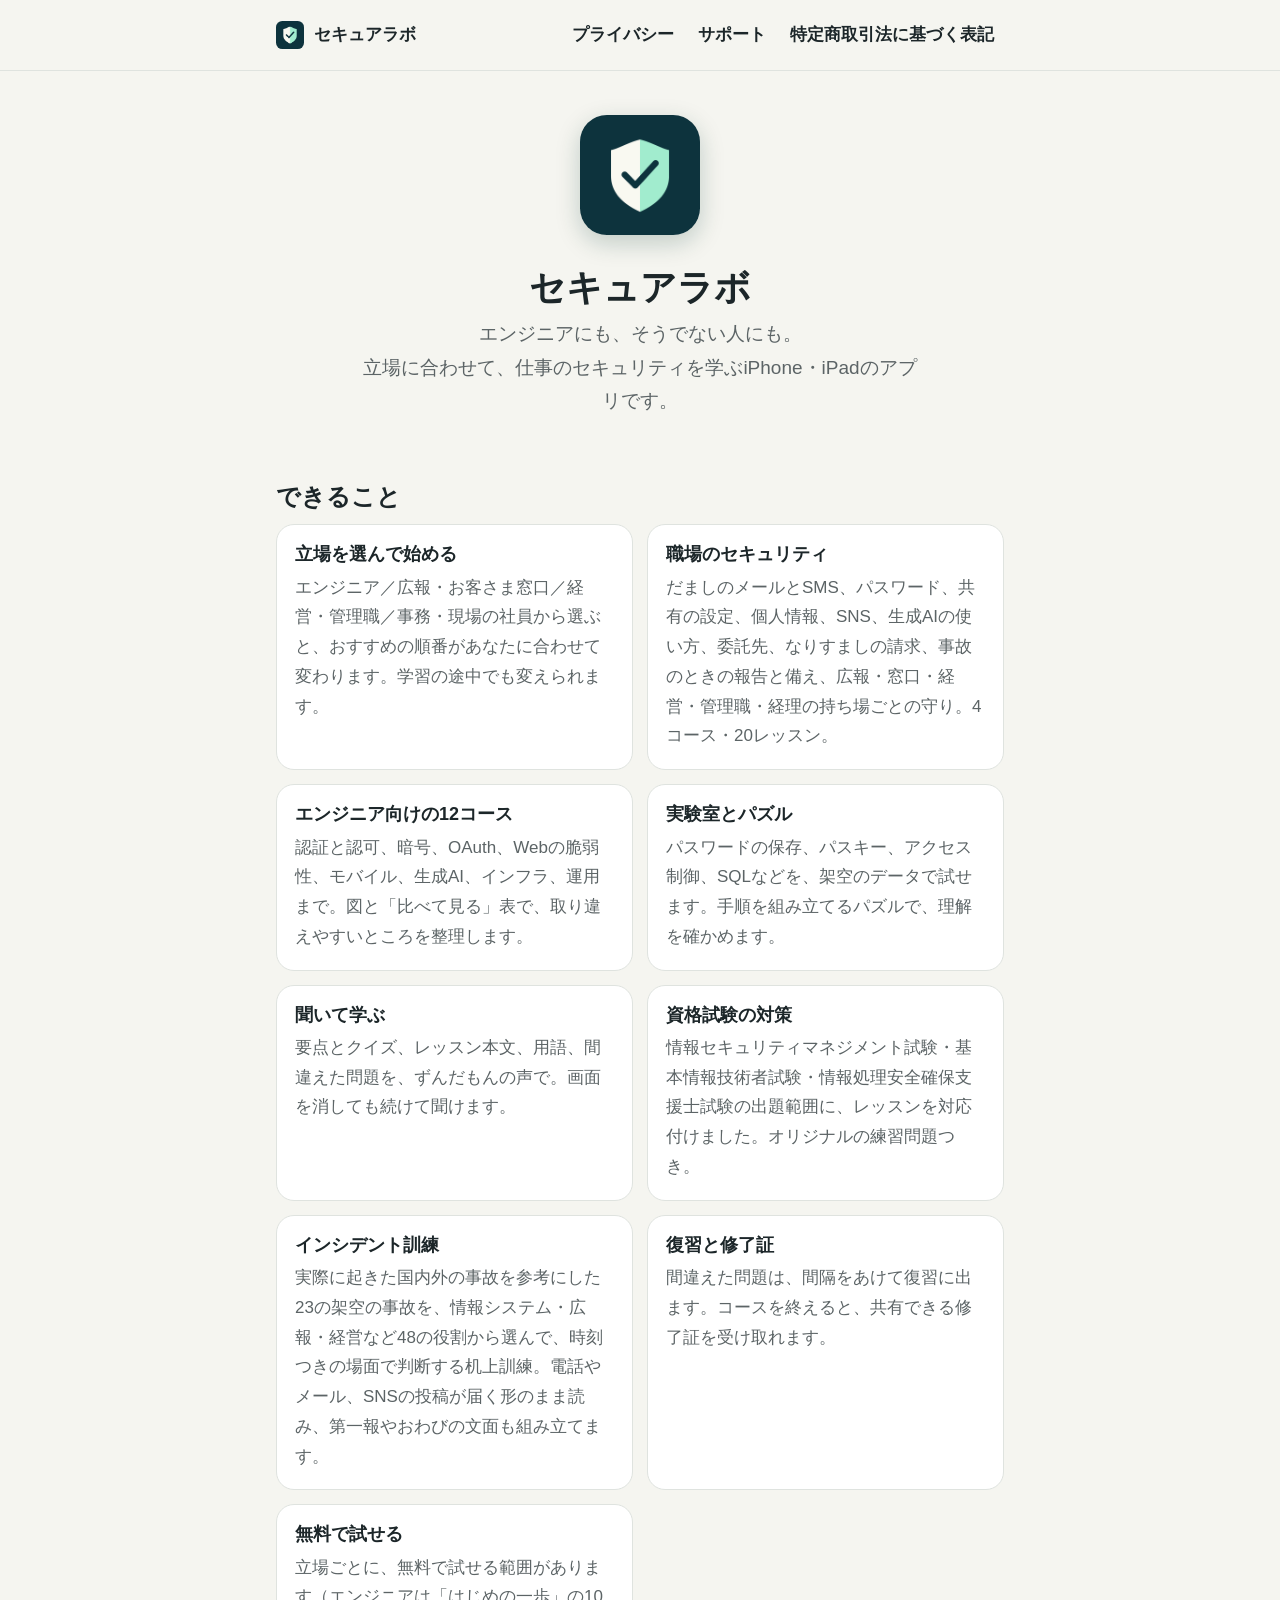
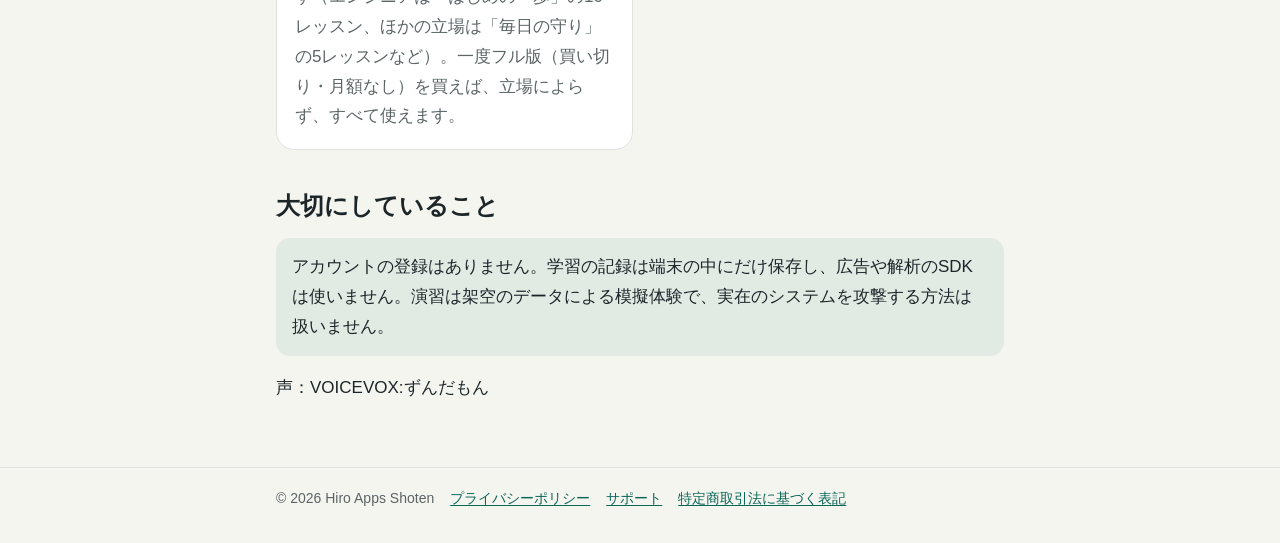
==== commit b32eb999: "Drills: 23 incidents from cases in Japan and abroad, 48 roles Co-Authored-By: Claude Opus 5.5 <norep" ====
--- a/index.html
+++ b/index.html
@@ -37,7 +37,7 @@
     <div class="card"><h3>実験室とパズル</h3><p>パスワードの保存、パスキー、アクセス制御、SQLなどを、架空のデータで試せます。手順を組み立てるパズルで、理解を確かめます。</p></div>
     <div class="card"><h3>聞いて学ぶ</h3><p>要点とクイズ、レッスン本文、用語、間違えた問題を、ずんだもんの声で。画面を消しても続けて聞けます。</p></div>
     <div class="card"><h3>資格試験の対策</h3><p>情報セキュリティマネジメント試験・基本情報技術者試験・情報処理安全確保支援士試験の出題範囲に、レッスンを対応付けました。オリジナルの練習問題つき。</p></div>
-    <div class="card"><h3>インシデント訓練</h3><p>実際に起きた事故を参考にした19の架空の事故を、情報システム・広報・経営など40の役割から選んで、時刻つきの場面で判断する机上訓練。電話やメール、SNSの投稿が届く形のまま読み、第一報やおわびの文面も組み立てます。</p></div>
+    <div class="card"><h3>インシデント訓練</h3><p>実際に起きた国内外の事故を参考にした23の架空の事故を、情報システム・広報・経営など48の役割から選んで、時刻つきの場面で判断する机上訓練。電話やメール、SNSの投稿が届く形のまま読み、第一報やおわびの文面も組み立てます。</p></div>
     <div class="card"><h3>復習と修了証</h3><p>間違えた問題は、間隔をあけて復習に出ます。コースを終えると、共有できる修了証を受け取れます。</p></div>
     <div class="card"><h3>無料で試せる</h3><p>立場ごとに、無料で試せる範囲があります（エンジニアは「はじめの一歩」の10レッスン、ほかの立場は「毎日の守り」の5レッスンなど）。一度フル版（買い切り・月額なし）を買えば、立場によらず、すべて使えます。</p></div>
   </div>
